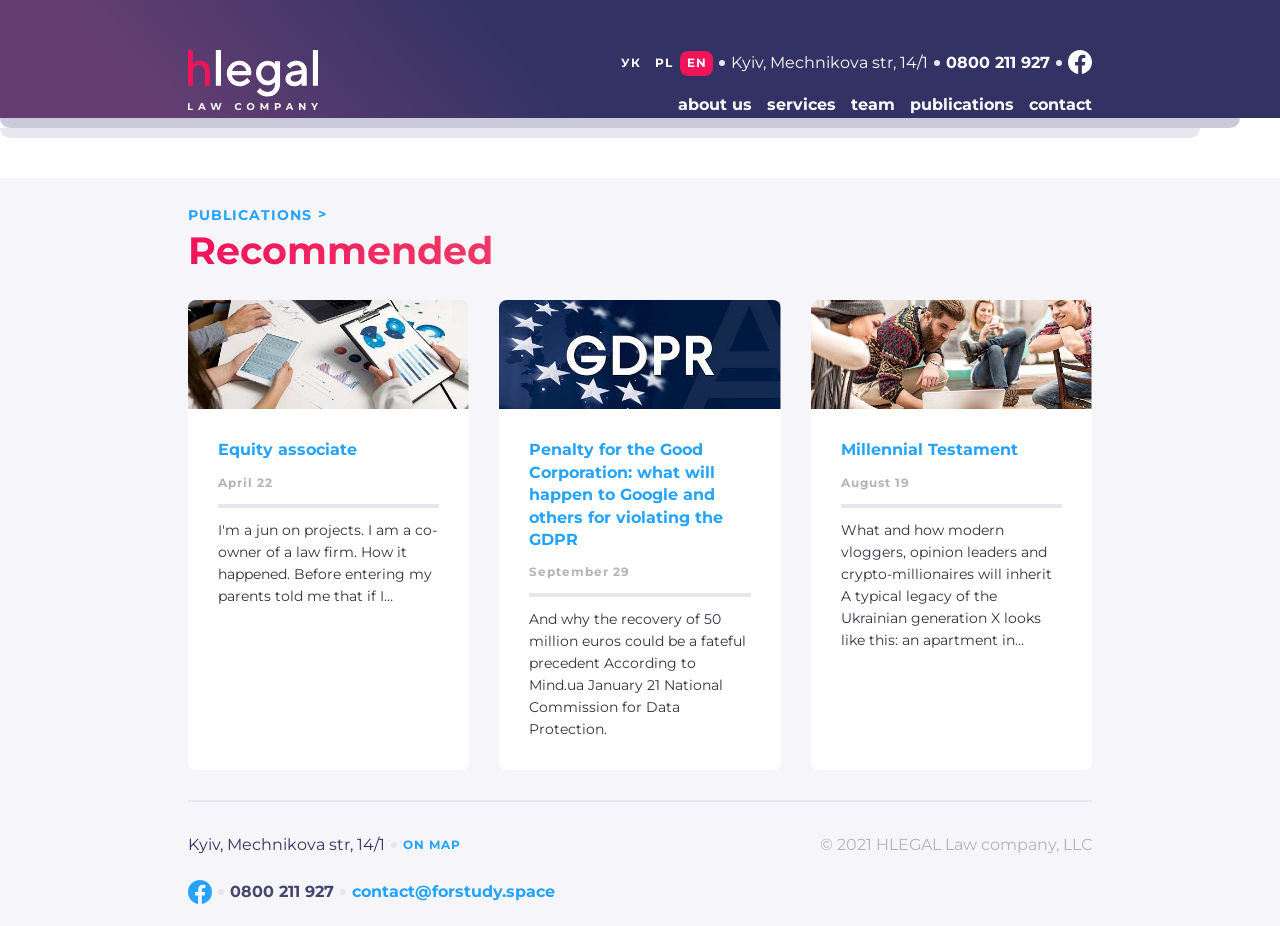
==== service.html @ c60f1db7 "new commit" ====
<!DOCTYPE html>
<html lang="en">

    <head>
        <meta charset="UTF-8">
        <meta name="viewport" content="width=device-width, initial-scale=1.0">
        <title>Service</title>
        <link rel="preconnect" href="https://fonts.googleapis.com">
        <link rel="preconnect" href="https://fonts.gstatic.com" crossorigin>
        <link href="https://fonts.googleapis.com/css2?family=Montserrat:ital,wght@0,100..900;1,100..900&family=Roboto:ital,wght@0,100..900;1,100..900&display=swap" rel="stylesheet">

        <link rel="stylesheet" href="./css/reset.css">
        <link rel="stylesheet" href="./css/styles.css">
    </head>
<body>
    
<div class="header-background">
 <div class="top">
    <header class="container header">
        <div class="content header__content">
           <div class="header__logo">
            <img src="./images/Logo.svg" alt="logo">
           </div>


           <div class="header__contacts">
            <div class="header__languages">
                <a href="#" title="" class="header__language">УК</a>
                <a href="#" title="PL" class="header__language">PL</a>
                <a href="#" title="EN" class="header__language header__language--active">EN</a>
            </div>
           <address class="header__address">Kyiv, Mechnikova str, 14/1</address>
            <a href="tel:+0800211927" class="header__callback">0800 211 927</a>

            <a href="#" class="header__fb">
                <img src="./images/fb.svg" alt="Facebook">
            </a>
           </div>


           <nav class="header__menu">
            <ul class="header__menu-list">
                <li class="header__menu-item">
                    <a class="header__menu-link" href="#" title="about us">about us</a>
                </li>
                <li class="header__menu-item">
                    <a class="header__menu-link" href="#" title="services">services</a>
                </li>
                <li class="header__menu-item">
                    <a class="header__menu-link" href="#" title="team">team</a>
                </li>
                <li class="header__menu-item">
                    <a class="header__menu-link" href="#" title="publications">publications</a>
                </li>
                <li class="header__menu-item">
                    <a class="header__menu-link" href="#" title="contact">contact</a>
                </li>
            </ul>
           </nav>

        <a href="#" class="header__hamburger">
            <div></div>
        </a>
        

        </div>
    </header>

</div>
</div>

<div class="publications-background">

<section class="publications container ">
    <div class="content">
        
            <a href="" class="publications__link">Publications</a>
            <h3 class="publications__title">Recommended</h3>
            
        
            <div class="publications__list">

                <article class="pub-card">

                    <div class="pub-card__image-wrapper">
                        <img class="pub-card__image" src="./images/jpeg/Cover.jpg" alt="...">
                    </div>

                    <div class="pub-card__content">
                        <h4 class="pub-card__title">Equity associate</h4>
                        <time class="pub-card__date" datetime="2026-04-22">April 22</time>
                        <p class="pub-card__text">I'm a jun on projects. I am a co-owner of a law firm. How it happened. Before entering my parents told me that if I…</p>
                    </div>
                    
                </article>

                <article class="pub-card">

                    <div class="pub-card__image-wrapper">
                        <img class="pub-card__image" src="./images/jpeg/Cover3.jpg" alt="...">
                    </div>

                    <div class="pub-card__content">
                        <h4 class="pub-card__title">Penalty for the Good Corporation: what will happen to Google and others for violating the GDPR</h4>
                        <time class="pub-card__date" datetime="2026-09-29">September 29</time>
                        <p class="pub-card__text">And why the recovery of 50 million euros could be a fateful precedent According to Mind.ua January 21 National Commission for Data Protection.</p>
                    </div>

                </article>

                <article class="pub-card">

                    <div class="pub-card__image-wrapper">
                        <img class="pub-card__image" src="./images/jpeg/Cover2.jpg" alt="...">
                    </div>

                    <div class="pub-card__content">
                        <h4 class="pub-card__title">Millennial Testament</h4>
                        <time class="pub-card__date" datetime="2026-08-19">August 19</time>
                        <p class="pub-card__text">What and how modern vloggers, opinion leaders and crypto-millionaires will inherit A typical legacy of the Ukrainian generation X looks like this: an apartment in…</p>
                    </div>

                </article>
            </div>        
    </div>
</section>
</div>

<div class="footer-background">
    <footer class="footer container">
        <div class="content">
            <div class="footer__border"></div>

        <div class="footer__body">
            <div class="footer__contacts">

                <div class="footer__row">
                    <address class="footer__address">
                        Kyiv, Mechnikova str, 14/1
                    </address>
                 
                    <a href="#" class="footer__map-link">
                        On map
                    </a>
                </div>

                <div class="footer__row">
                    <a href="#" class="footer__fb">
                        <img src="./images/fb2.svg" alt="facebook" class="facebook">
                    </a>

                    <a href="tel:0800211927" class="footer__phone">
                        0800 211 927
                    </a>

                    <a href="mailto:contact@forstudy.space" class="footer__email">
                        contact@forstudy.space
                    </a>
                </div>

            </div>

            <div class="footer__copyright">
                &copy; 2021 HLEGAL Law company, LLC
            </div>

        </div>
        </div>
    </footer>
</div>

   
</body>
</html>
---- css/styles.css ----
.container .content {
  width: 1600px;
  margin: 0 auto;
}
@media (max-width: 1680px) {
  .container .content {
    width: 1320px;
  }
}
@media (max-width: 1400px) {
  .container .content {
    width: 904px;
  }
}
@media (max-width: 984px) {
  .container .content {
    width: 648px;
  }
}
@media (max-width: 728px) {
  .container .content {
    width: 100%;
  }
}

@media (max-width: 728px) {
  .partners {
    padding-left: 0;
    padding-right: 0;
  }
}
.partners__container {
  width: 1720px;
  margin: 0 auto;
}
@media (max-width: 1680px) {
  .partners__container {
    width: 1440px;
  }
}
@media (max-width: 1400px) {
  .partners__container {
    width: 1024px;
  }
}
@media (max-width: 984px) {
  .partners__container {
    width: 100%;
  }
}

body {
  font-family: Montserrat;
  font-weight: 400;
  font-size: 16px;
  line-height: 26px;
  letter-spacing: 0%;
  font-optical-sizing: auto;
  font-style: normal;
  color: black;
  color: black;
}

address {
  font-style: normal;
}

.publications-background {
  background: rgb(245, 245, 250);
}

.footer-background {
  background: #f5f5fa;
}

.header-background {
  background: linear-gradient(228.57deg, #323264 11.93%, #323264 57.17%, #643E72 87.46%);
  color: white;
  position: relative;
  margin-bottom: 20px;
}
.header-background::before {
  content: "";
  width: calc(100% - 40px);
  position: absolute;
  top: 100%;
  height: 10px;
  background-color: rgb(202, 202, 219);
  justify-self: center;
  display: block;
  border-bottom-left-radius: 12px;
  border-bottom-right-radius: 12px;
}
.header-background .publications-background {
  background: rgb(245, 245, 250);
}
.header-background::after {
  content: "";
  width: calc(100% - 80px);
  position: absolute;
  top: calc(100% + 10px);
  height: 10px;
  background-color: rgb(231, 231, 242);
  justify-self: center;
  display: block;
  border-bottom-left-radius: 12px;
  border-bottom-right-radius: 12px;
}

.anchor {
  display: inline-block;
  border: solid white;
  border-width: 0 2px 2px 0;
  padding: 5px;
  transform: rotate(45deg);
}

@media (max-width: 728px) {
  .container {
    padding-left: 30px;
    padding-right: 30px;
  }
}

.header {
  z-index: 2;
}
@media (max-width: 728px) {
  .header {
    padding-left: 15px;
    padding-right: 15px;
  }
}
.header__content {
  display: grid;
  grid-template-areas: "logo contacts" "logo menu";
  padding-top: 50px;
}
@media (max-width: 984px) {
  .header__content {
    grid-template-areas: "contacts" "logo" "menu";
  }
}
@media (max-width: 728px) {
  .header__content {
    grid-template-areas: "contacts contacts" "logo hamburger";
    padding-top: 0;
  }
}
.header__logo {
  width: fit-content;
  grid-area: logo;
  height: fit-content;
}
@media (max-width: 984px) {
  .header__logo {
    margin-bottom: 30px;
  }
}
@media (max-width: 728px) {
  .header__logo {
    width: 70px;
    margin-top: 15px;
    margin-bottom: 0;
  }
  .header__logo img {
    width: 100%;
  }
}
.header__contacts {
  width: fit-content;
  margin-left: auto;
  grid-area: contacts;
  display: flex;
  margin-bottom: 16px;
}
@media (max-width: 984px) {
  .header__contacts {
    margin-left: initial;
    margin-bottom: 30px;
  }
}
@media (max-width: 728px) {
  .header__contacts {
    background-color: rgba(245, 245, 250, 0.2);
    padding-top: 10px;
    padding-bottom: 10px;
    padding-left: 15px;
    padding-right: 15px;
    width: 100%;
    box-sizing: content-box;
    margin-left: -15px;
    margin-bottom: 0;
  }
}
.header__menu {
  width: fit-content;
  margin-left: auto;
  grid-area: menu;
  height: fit-content;
}
@media (max-width: 984px) {
  .header__menu {
    margin-left: initial;
  }
}
@media (max-width: 728px) {
  .header__menu {
    display: none;
  }
}
.header__hamburger {
  display: none;
  height: 32px;
  width: 32px;
  grid-area: hamburger;
  margin-left: auto;
  align-items: center;
  justify-content: center;
  margin-top: 12.5px;
}
@media (max-width: 728px) {
  .header__hamburger {
    display: flex;
  }
}
.header__hamburger div {
  width: 18px;
  height: 14px;
  border-top: 2.5px solid white;
  border-bottom: 2.5px solid white;
  position: relative;
  display: flex;
  align-items: center;
}
.header__hamburger div::after {
  content: "";
  background-color: white;
  width: 18px;
  height: 2px;
  position: absolute;
}
.header__languages {
  display: flex;
  position: relative;
  align-items: center;
  display: flex;
  margin-right: 18px;
}
.header__languages::after {
  content: "";
  background-color: #e6e6f0;
  width: 6px;
  height: 6px;
  border-radius: 50%;
  display: block;
  position: absolute;
  left: calc(100% + 6px);
}
@media (max-width: 728px) {
  .header__languages::after {
    content: none;
  }
}
.header__language {
  font-weight: 700;
  font-size: 12px;
  line-height: 100%;
  letter-spacing: 1px;
  color: white;
  width: 33px;
  height: 25px;
  display: flex;
  align-items: center;
  justify-content: center;
  border-radius: 8px;
  cursor: pointer;
  transition: none;
}
.header__language--active {
  background-color: #f0145a;
  border-radius: 8px;
  pointer-events: none;
}
.header__language:hover {
  background-color: #f0145a;
  transition: background-color 0.5s ease;
}
.header__address {
  font-style: normal;
  position: relative;
  align-items: center;
  display: flex;
  margin-right: 18px;
}
.header__address::after {
  content: "";
  background-color: #e6e6f0;
  width: 6px;
  height: 6px;
  border-radius: 50%;
  display: block;
  position: absolute;
  left: calc(100% + 6px);
}
@media (max-width: 728px) {
  .header__address::after {
    content: none;
  }
}
@media (max-width: 728px) {
  .header__address {
    display: none;
  }
}
.header__callback {
  font-weight: 700;
  font-size: 16px;
  color: white;
  position: relative;
  align-items: center;
  display: flex;
  margin-right: 18px;
}
.header__callback::after {
  content: "";
  background-color: #e6e6f0;
  width: 6px;
  height: 6px;
  border-radius: 50%;
  display: block;
  position: absolute;
  left: calc(100% + 6px);
}
@media (max-width: 728px) {
  .header__callback::after {
    content: none;
  }
}
@media (max-width: 728px) {
  .header__callback {
    margin-left: auto;
  }
}
@media (max-width: 728px) {
  .header__fb {
    display: none;
  }
}
.header__menu-list {
  display: flex;
  gap: 15px;
}
.header__menu-link {
  font-weight: 700;
  font-size: 16px;
  color: #ffffff;
}

.hero {
  z-index: 3;
}
.hero .content {
  padding-bottom: 30px;
}
.hero__title {
  margin-top: 361px;
  margin-bottom: 405px;
  font-weight: 700;
  font-size: 38px;
  line-height: 100%;
  text-align: center;
}
@media (max-width: 984px) {
  .hero__title {
    margin-top: 269px;
    margin-bottom: 405px;
  }
}
@media (max-width: 728px) {
  .hero__title {
    margin-top: 129px;
    margin-bottom: 159px;
    margin-left: auto;
    margin-right: auto;
    width: 50%;
    display: flex;
    justify-content: center;
    aling-items: center;
  }
}
.hero__anchor {
  color: white;
  margin: 0 auto;
  display: flex;
  width: 42px;
  height: 42px;
  align-items: center;
  justify-content: center;
  border: 2px solid rgba(255, 255, 255, 0.5);
  border-radius: 50%;
}
.hero__anchor svg {
  position: relative;
  top: 2px;
}

.top {
  position: relative;
  display: flex;
  flex-direction: column;
  overflow: hidden;
}
.top__image {
  position: absolute;
  margin: 0 auto;
  align-self: center;
  z-index: 1;
  height: 100%;
}

.features .content {
  padding-top: 60px;
  padding-bottom: 60px;
}
.features__tab-widget {
  display: flex;
  width: 85%;
  margin-left: auto;
  margin-right: auto;
}
@media (max-width: 1400px) {
  .features__tab-widget {
    width: 100%;
  }
}
@media (max-width: 984px) {
  .features__tab-widget {
    flex-direction: column;
  }
}
.features__tab-links {
  flex: 1;
  display: flex;
  flex-direction: column;
  align-items: flex-end;
  gap: 30px;
  justify-content: center;
  border-right: 4px solid rgba(255, 255, 255, 0.3019607843);
  padding-right: 60px;
  opacity: 0.7;
  white-space: nowrap;
}
@media (max-width: 984px) {
  .features__tab-links {
    border-right: none;
    padding-bottom: 30px;
    flex-direction: row;
    overflow-x: scroll;
    justify-content: flex-start;
    position: absolute;
    left: 0;
    width: calc(100vw - 25px);
    padding-left: calc((100% - 648px) / 2);
    padding-right: calc((100% - 648px) / 2);
  }
}
@media (max-width: 728px) {
  .features__tab-links {
    padding-left: 30px;
    padding-right: 30px;
  }
}
.features__tab-links::-webkit-scrollbar {
  display: none;
}
.features__tab-link {
  color: white;
  font-weight: 700;
  font-size: 38px;
  line-height: 100%;
}
.features__tab-link--active {
  pointer-events: none;
  background: linear-gradient(90.13deg, #EF8080 0.84%, #F0145A 99.96%);
  -webkit-background-clip: text;
  background-clip: text;
  -wabkit-text-fill-color: transparent;
  color: transparent;
}
.features__tab-link:hover {
  color: rgb(240, 20, 90);
}
.features__tab-content {
  flex: 2;
  justify-content: center;
  flex-direction: column;
  display: flex;
  padding-left: 60px;
}
@media (max-width: 984px) {
  .features__tab-content {
    padding-top: 30px;
    border-top: 4px solid rgba(255, 255, 255, 0.3019607843);
    padding-left: 0;
    margin-top: 68px;
  }
}
.features__tab-title {
  margin-bottom: 30px;
  font-weight: 700;
  font-size: 30px;
  line-height: 100%;
}
.features__tab-description {
  font-weight: 400;
  font-size: 19px;
  line-height: 30px;
  opacity: 0.7;
}

.services .content {
  padding-bottom: 60px;
}
.services__link {
  margin-bottom: 10px;
  font-weight: 700;
  font-size: 14px;
  line-height: 100%;
  letter-spacing: 1px;
  text-transform: uppercase;
  color: #24A3FF;
  position: relative;
  display: flex;
  align-items: center;
  width: fit-content;
}
.services__link::after {
  content: ">";
  position: absolute;
  left: calc(100% + 5.5px);
}
.services__link:hover {
  color: #F0145A;
}
.services__title {
  margin-bottom: 60px;
  font-weight: 700;
  font-size: 38px;
  line-height: 100%;
  pointer-events: none;
  background: linear-gradient(90.13deg, #F0145A 0.84%, #EF8080 99.96%);
  -webkit-background-clip: text;
  background-clip: text;
  -wabkit-text-fill-color: transparent;
  color: transparent;
}
.services__offers {
  display: flex;
  flex-wrap: wrap;
  gap: 60px;
}
.services__offer {
  width: calc(33.3333333333% - 40px);
}
@media (max-width: 984px) {
  .services__offer {
    width: calc(50% - 40px);
  }
}
@media (max-width: 728px) {
  .services__offer {
    width: 100%;
  }
}
.services__img {
  width: 92px;
  height: 92px;
  border-radius: 24px;
  padding: 14px;
  background-color: white;
  margin-bottom: 44px;
}
.services__offer-title {
  font-weight: 700;
  font-size: 22px;
  line-height: 100%;
  color: #24A3FF;
  padding-bottom: 15px;
}
.testimonial {
  margin-top: 60px;
}
.testimonial__card {
  display: flex;
  align-items: flex-start;
  background-color: #f3f3fc;
  border-radius: 12px;
  margin: 0 auto;
}
.testimonial__media {
  padding-right: 30px;
}
.testimonial__label {
  font-weight: 700;
  font-size: 14px;
  line-height: 100%;
  text-transform: uppercase;
  color: #24a3ff;
  padding-top: 30px;
  padding-bottom: 5px;
}
.testimonial__label::after {
  content: ">";
}
.testimonial__quote {
  font-weight: 700;
  font-size: 38px;
  line-height: 100%;
  background: linear-gradient(90.13deg, #F0145A 0.84%, #EF8080 99.96%);
  -webkit-background-clip: text;
  background-clip: text;
  -webkit-text-fill-color: transparent;
  width: fit-content;
}
.testimonial__author {
  font-weight: 700;
  font-size: 16px;
  line-height: 100%;
  padding-bottom: 6px;
  color: #b3b3ba;
  padding-top: 30px;
  padding-bottom: 6px;
}
.testimonial__position {
  font-weight: 400;
  font-size: 14px;
  line-height: 22px;
  color: rgb(179, 179, 186);
}
.testimonial__pagination {
  display: flex;
  justify-content: center;
  gap: 15px;
  padding-top: 30px;
}
.testimonial__dot {
  width: 16px;
  height: 16px;
  border-radius: 50%;
  background-color: #24a3ff;
  opacity: 20%;
  cursor: pointer;
  transition: opacity 0.3s ease;
}
.testimonial__dot-active {
  width: 16px;
  height: 16px;
  border-radius: 50%;
  background: rgb(36, 163, 255);
  cursor: pointer;
}
.testimonial__dot:hover {
  opacity: 0.6;
}

.partners__container {
  margin-top: 60px;
}
.partners__items {
  display: grid;
  grid-template-columns: repeat(4, minmax(0, 430px));
  justify-items: center;
  padding-top: 30px;
  border-radius: 12px;
  overflow: hidden;
}
.partners__item {
  display: flex;
  align-items: center;
  justify-content: center;
  width: 430px;
  height: 120px;
}
.partners__item:nth-child(1) {
  background-color: #1c4280;
  border-top-left-radius: 12px;
}
.partners__item:nth-child(2) {
  background-color: #143646;
}
.partners__item:nth-child(3) {
  background-color: #f48b30;
}
.partners__item:nth-child(4) {
  background-color: #9e4dc3;
  border-top-right-radius: 12px;
}
.partners__item:nth-child(5) {
  background-color: #fd9339;
}
.partners__item:nth-child(6) {
  background-color: #e2e2e4;
}
.partners__item:nth-child(7) {
  background-color: #c71c36;
}
.partners__item:nth-child(8) {
  background-color: #dcf3f9;
}
.partners__item:nth-child(9) {
  background-color: #eaeaea;
}
.partners__item:nth-child(10) {
  background-color: #282240;
}
.partners__item:nth-child(11) {
  background-color: #1d4568;
}
.partners__item:nth-child(12) {
  background-color: #000000;
}
.partners__title {
  text-align: center;
  font-weight: 700;
  font-size: 14px;
  line-height: 100%;
  letter-spacing: 1px;
}

.publications {
  margin-top: 60px;
  padding-bottom: 30px;
}
.publications__link {
  display: inline-flex;
  align-items: center;
  gap: 6px;
  padding-top: 30px;
  padding-bottom: 10px;
  font-weight: 700;
  font-size: 14px;
  line-height: 100%;
  letter-spacing: 1px;
  color: #24a3ff;
  text-transform: uppercase;
  text-decoration: none;
}
.publications__link::after {
  content: ">";
  line-height: 1;
  transform: translateY(-1px);
}
.publications__title {
  font-weight: 700;
  font-size: 38px;
  line-height: 100%;
  background: linear-gradient(90.13deg, #F0145A 0.84%, #EF8080 99.96%);
  -webkit-background-clip: text;
  background-clip: text;
  -webkit-text-fill-color: transparent;
}
.publications__list {
  display: flex;
  gap: 30px;
  padding-top: 30px;
  align-items: stretch;
}
.publications .pub-card {
  display: flex;
  flex-direction: column;
  width: 100%;
}
.publications .pub-card__image {
  width: 100%;
  height: auto;
  display: block;
  border-radius: 8px 8px 0 0;
}
.publications .pub-card__content {
  padding: 30px;
  background: #ffffff;
  border-radius: 0 0 8px 8px;
  display: flex;
  flex-direction: column;
  flex-grow: 1;
}
.publications .pub-card__title {
  padding-bottom: 15px;
  font-weight: 700;
  font-size: 16px;
  line-height: 140%;
  color: rgb(36, 163, 255);
}
.publications .pub-card__date {
  font-weight: 700;
  font-size: 12px;
  line-height: 100%;
  letter-spacing: 1px;
  color: #b3b3ba;
}
.publications .pub-card__text {
  position: relative;
  padding-top: 15px;
  margin-top: 15px;
  font-weight: 400;
  font-size: 14px;
  line-height: 22px;
  color: #32323d;
}
.publications .pub-card__text::before {
  content: "";
  position: absolute;
  top: 0;
  left: 0;
  width: 100%;
  height: 4px;
  background-color: #e6e6f0;
}

.footer__border {
  border-top: 2px solid #e6e6f0;
  padding-top: 30px;
}
.footer__body {
  display: flex;
  justify-content: space-between;
}
.footer__row {
  display: flex;
  padding-bottom: 21px;
}
.footer .footer__address {
  font-weight: 400;
  font-size: 16px;
  font-size: normal !important;
  color: #323264;
  display: flex;
  position: relative;
  align-items: center;
  display: flex;
  margin-right: 18px;
}
.footer .footer__address::after {
  content: "";
  background-color: #e6e6f0;
  width: 6px;
  height: 6px;
  border-radius: 50%;
  display: block;
  position: absolute;
  left: calc(100% + 6px);
}
@media (max-width: 728px) {
  .footer .footer__address::after {
    content: none;
  }
}
.footer__map-link {
  font-weight: 700;
  font-size: 12px;
  letter-spacing: 1px;
  text-transform: uppercase;
  color: #24a3ff;
}
.footer__fb {
  display: flex;
  position: relative;
  align-items: center;
  display: flex;
  margin-right: 18px;
}
.footer__fb::after {
  content: "";
  background-color: #e6e6f0;
  width: 6px;
  height: 6px;
  border-radius: 50%;
  display: block;
  position: absolute;
  left: calc(100% + 6px);
}
@media (max-width: 728px) {
  .footer__fb::after {
    content: none;
  }
}
.footer__phone {
  font-weight: 700;
  font-size: 16px;
  color: #46466e;
  display: flex;
  position: relative;
  align-items: center;
  display: flex;
  margin-right: 18px;
}
.footer__phone::after {
  content: "";
  background-color: #e6e6f0;
  width: 6px;
  height: 6px;
  border-radius: 50%;
  display: block;
  position: absolute;
  left: calc(100% + 6px);
}
@media (max-width: 728px) {
  .footer__phone::after {
    content: none;
  }
}
.footer__email {
  font-weight: 700;
  font-size: 16px;
  color: #24a3ff;
}
.footer__copyright {
  color: #b3b3ba;
}

/*# sourceMappingURL=styles.css.map */
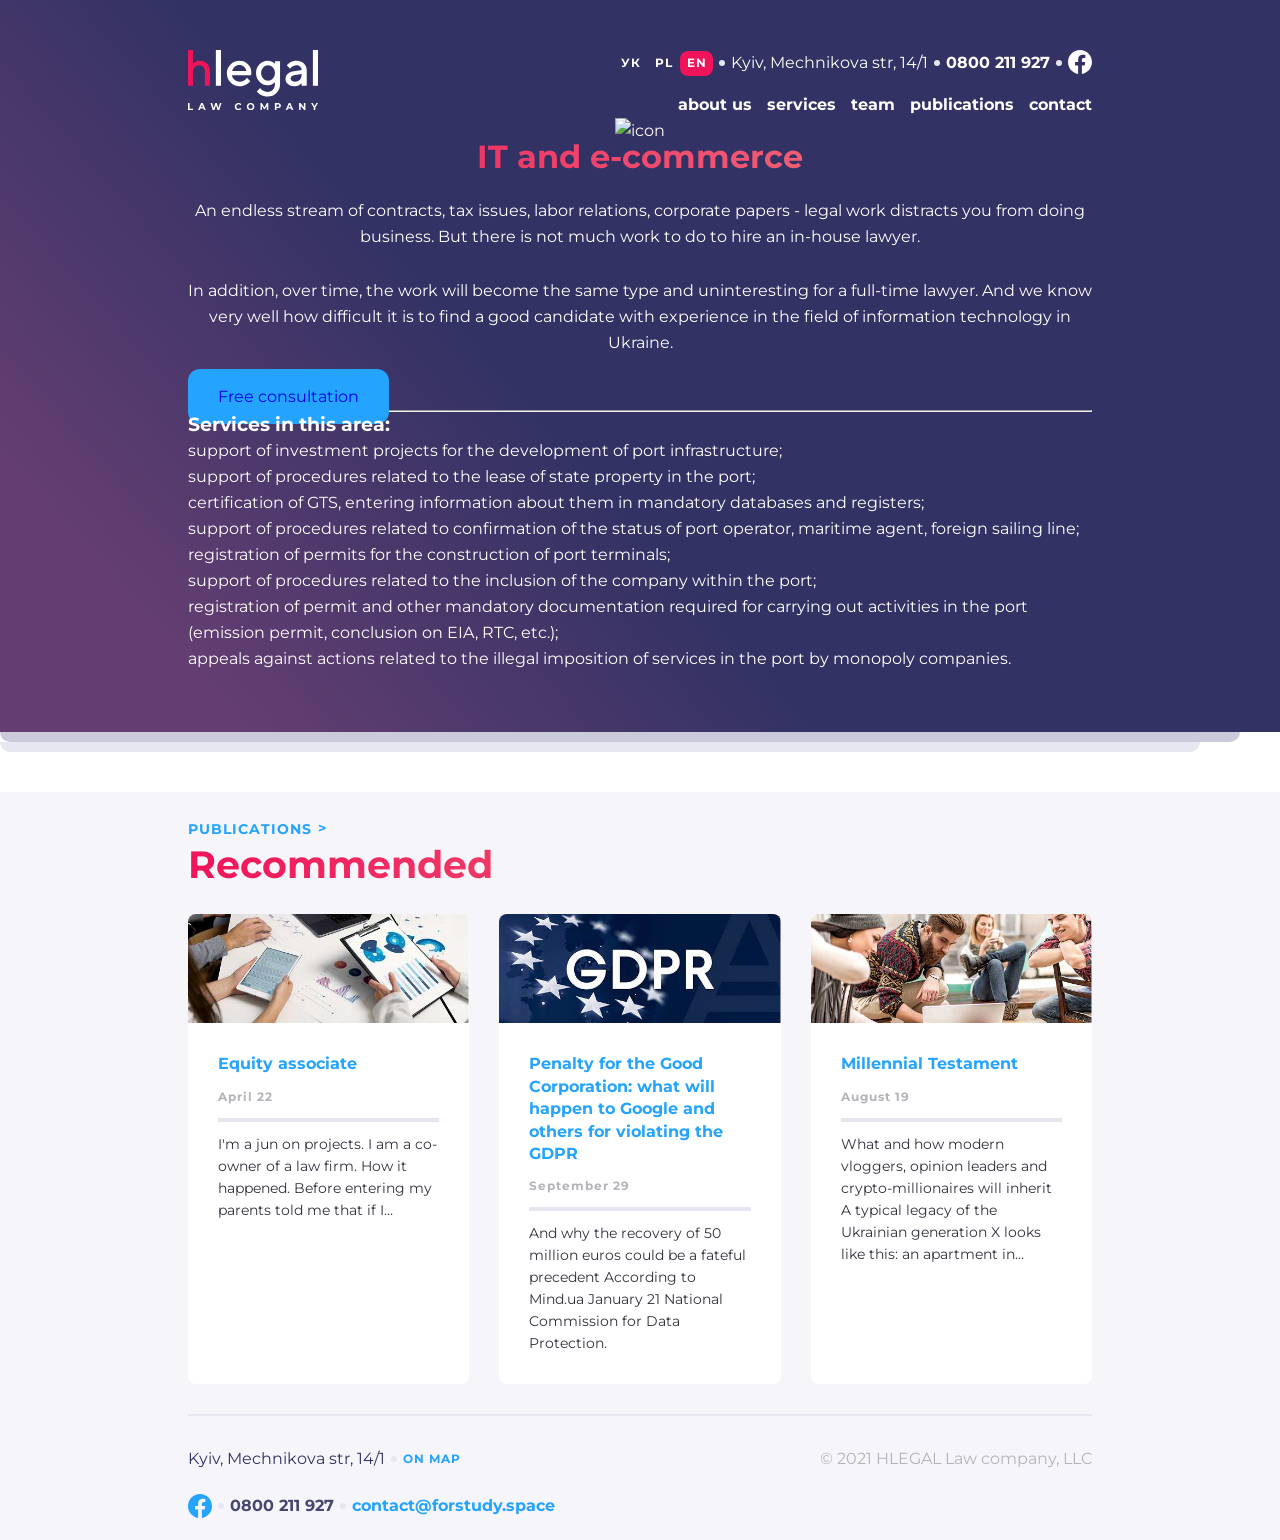
==== commit 857f7a4f: "new commit" ====
--- a/service.html
+++ b/service.html
@@ -44,7 +44,7 @@
                     <a class="header__menu-link" href="#" title="about us">about us</a>
                 </li>
                 <li class="header__menu-item">
-                    <a class="header__menu-link" href="#" title="services">services</a>
+                    <a class="header__menu-link header__link-active" href="#" title="services">services</a>
                 </li>
                 <li class="header__menu-item">
                     <a class="header__menu-link" href="#" title="team">team</a>
@@ -64,6 +64,50 @@
         
 
         </div>
+
+<div class="container services services--page">
+    <div class="content">
+        <!-- Центральная иконка -->
+        <div class="services__page-icon">
+            <img src="./images/icon.svg" class=img__icon alt="icon">
+        </div>
+
+        <!-- Розовый заголовок -->
+        <h1 class="services__title-page">IT and e-commerce</h1>
+
+        <!-- Длинное текстовое описание -->
+        <div class="services__page-text">
+            <p>An endless stream of contracts, tax issues, labor relations, corporate papers - legal work distracts you from doing business. But there is not much work to do to hire an in-house lawyer.</p>
+            <p>In addition, over time, the work will become the same type and uninteresting for a full-time lawyer. And we know very well how difficult it is to find a good candidate with experience in the field of information technology in Ukraine.</p>
+        </div>
+
+        <!-- Синяя кнопка -->
+         <div>
+        <a href="#" class="services__btn">Free consultation</a>
+        </div>
+
+        <!-- Тонкая разделительная линия -->
+        <hr class="services__divider">
+
+        <!-- Подзаголовок списка -->
+        <h3 class="services__subtitle">Services in this area:</h3>
+
+        <!-- Двухколоночный список услуг -->
+        <ul class="services__list">
+            <li class="services__item">support of investment projects for the development of port infrastructure;</li>
+            <li class="services__item">support of procedures related to the lease of state property in the port;</li>
+            <li class="services__item">certification of GTS, entering information about them in mandatory databases and registers;</li>
+            <li class="services__item">support of procedures related to confirmation of the status of port operator, maritime agent, foreign sailing line;</li>
+            <li class="services__item">registration of permits for the construction of port terminals;</li>
+            <li class="services__item">support of procedures related to the inclusion of the company within the port;</li>
+            <li class="services__item">registration of permit and other mandatory documentation required for carrying out activities in the port (emission permit, conclusion on EIA, RTC, etc.);</li>
+            <li class="services__item">appeals against actions related to the illegal imposition of services in the port by monopoly companies.</li>
+        </ul>
+    </div>
+</div>
+
+
+
     </header>
 
 </div>
@@ -126,6 +170,7 @@
 </section>
 </div>
 
+
 <div class="footer-background">
     <footer class="footer container">
         <div class="content">
--- a/css/styles.css
+++ b/css/styles.css
@@ -208,6 +208,12 @@
   .header__menu {
     display: none;
   }
+}
+.header__menu-link {
+  transition: color 0.5s ease;
+}
+.header__menu-link:hover {
+  color: #f0145a;
 }
 .header__hamburger {
   display: none;
@@ -543,6 +549,31 @@
 .services__link:hover {
   color: #F0145A;
 }
+.services__page-icon {
+  display: flex;
+  justify-content: center;
+}
+.services__page-text {
+  text-align: center;
+}
+.services__page-text p {
+  padding-bottom: 28px;
+}
+.services__title-page {
+  text-align: center;
+  padding-bottom: 28px;
+  background: linear-gradient(90.13deg, #F0145A 0.84%, #EF8080 99.96%);
+  -webkit-background-clip: text;
+  background-clip: text;
+  -wabkit-text-fill-color: transparent;
+  color: transparent;
+}
+.services__btn {
+  padding: 18px 30px;
+  margin-bottom: 60px;
+  border-radius: 12px;
+  background: rgb(36, 163, 255);
+}
 .services__title {
   margin-bottom: 60px;
   font-weight: 700;
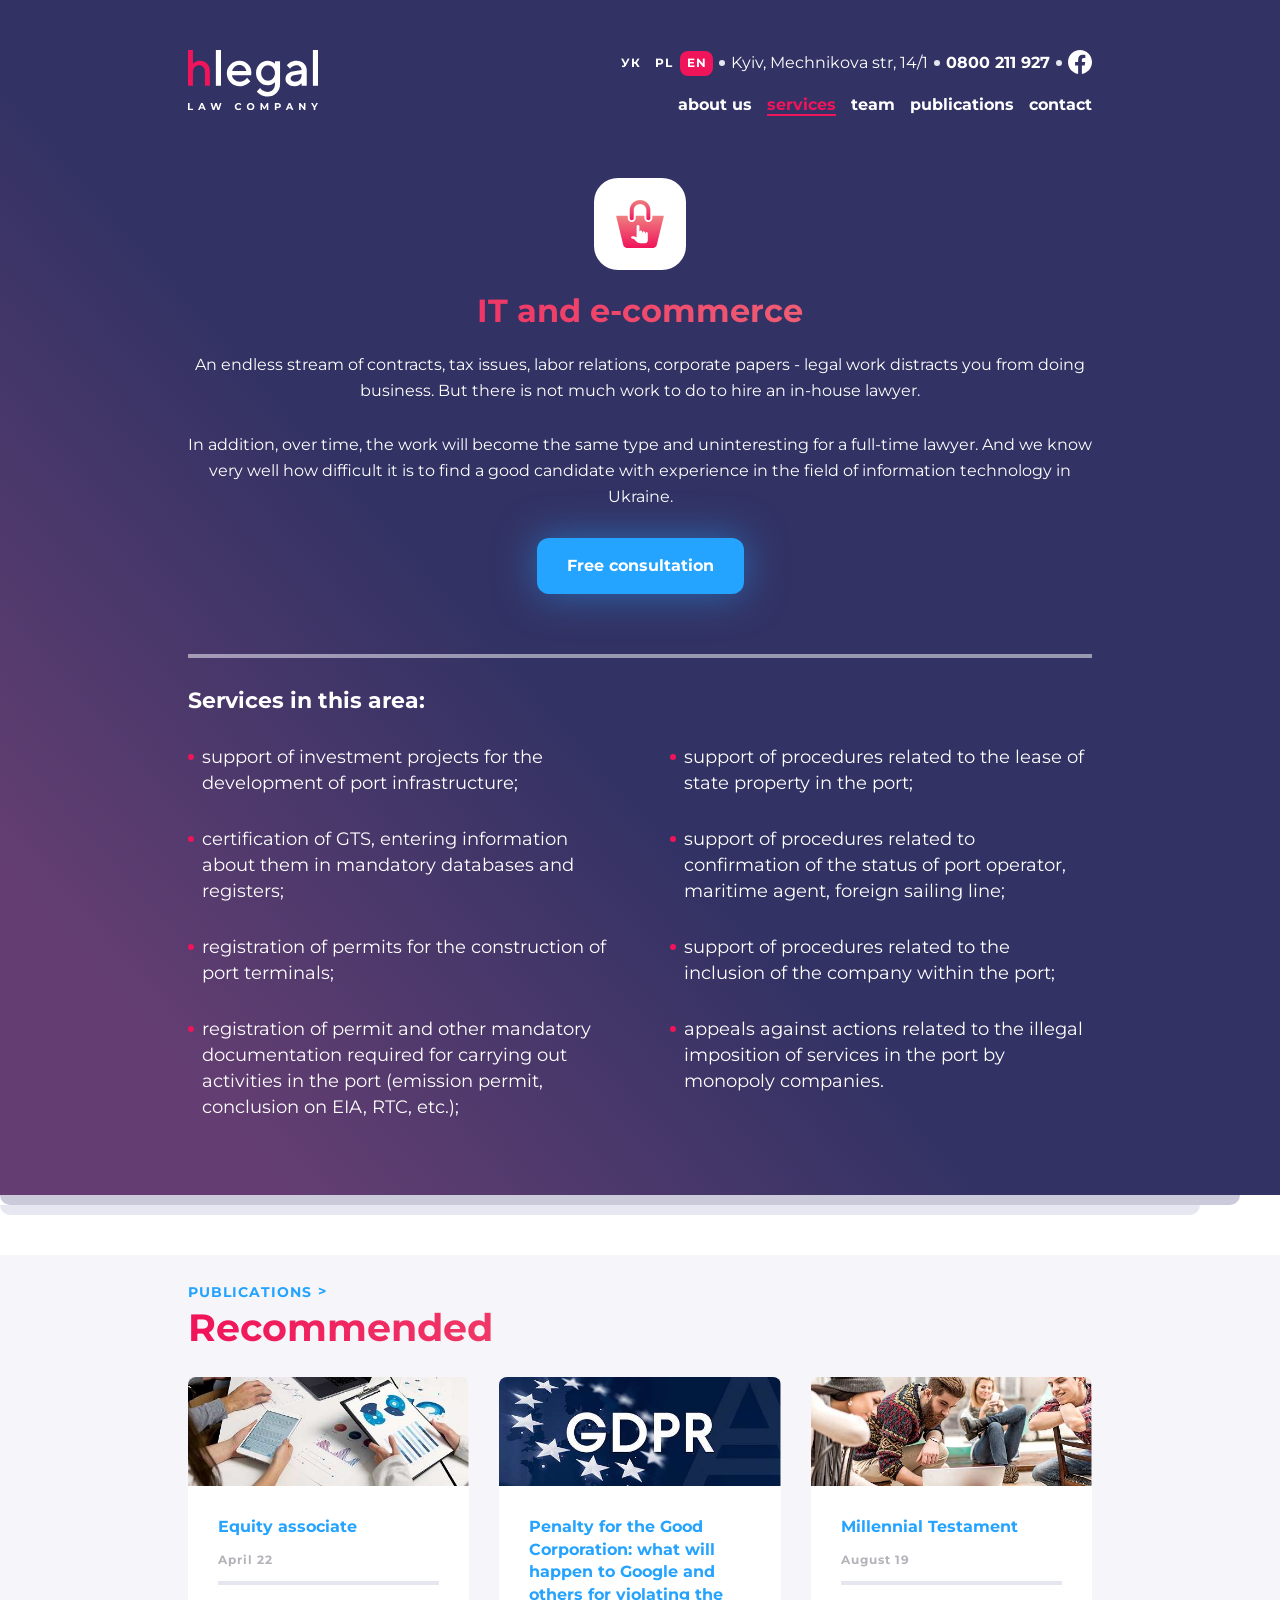
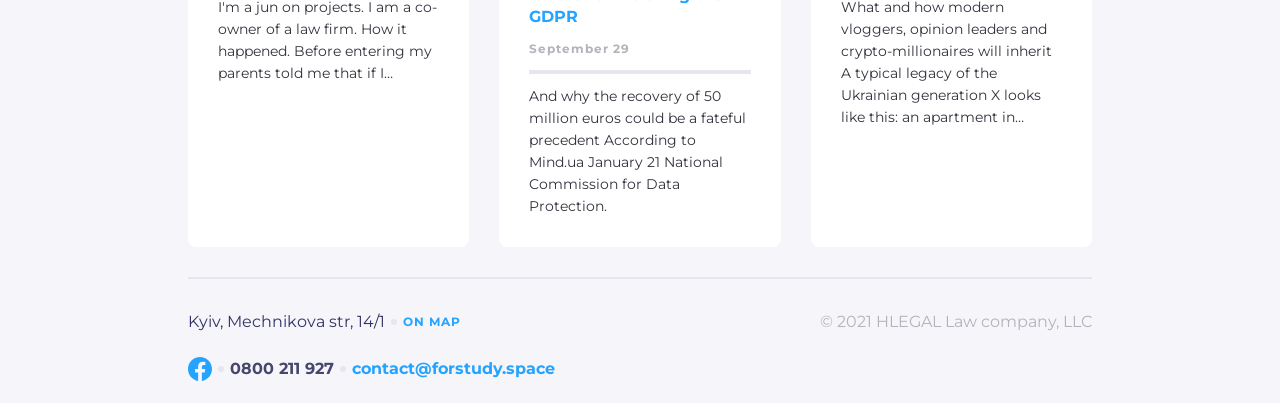
==== commit cc5a8c88: "new commit" ====
--- a/service.html
+++ b/service.html
@@ -44,7 +44,7 @@
                     <a class="header__menu-link" href="#" title="about us">about us</a>
                 </li>
                 <li class="header__menu-item">
-                    <a class="header__menu-link header__link-active" href="#" title="services">services</a>
+                    <a class="header__menu-link header__link--active" href="#" title="services">services</a>
                 </li>
                 <li class="header__menu-item">
                     <a class="header__menu-link" href="#" title="team">team</a>
@@ -69,7 +69,7 @@
     <div class="content">
         <!-- Центральная иконка -->
         <div class="services__page-icon">
-            <img src="./images/icon.svg" class=img__icon alt="icon">
+            <img src="./images/icon2.svg" class=img__icon alt="icon">
         </div>
 
         <!-- Розовый заголовок -->
@@ -82,12 +82,12 @@
         </div>
 
         <!-- Синяя кнопка -->
-         <div>
+         <div class="btn">
         <a href="#" class="services__btn">Free consultation</a>
         </div>
 
         <!-- Тонкая разделительная линия -->
-        <hr class="services__divider">
+        <div class="services__divider"></div>
 
         <!-- Подзаголовок списка -->
         <h3 class="services__subtitle">Services in this area:</h3>
--- a/css/styles.css
+++ b/css/styles.css
@@ -1,3 +1,4 @@
+@charset "UTF-8";
 .container .content {
   width: 1600px;
   margin: 0 auto;
@@ -361,6 +362,10 @@
   font-weight: 700;
   font-size: 16px;
   color: #ffffff;
+}
+.header__link--active {
+  color: #f0145a;
+  border-bottom: 2px solid #f0145a;
 }
 
 .hero {
@@ -552,6 +557,7 @@
 .services__page-icon {
   display: flex;
   justify-content: center;
+  padding: 60px 0 28px;
 }
 .services__page-text {
   text-align: center;
@@ -568,11 +574,55 @@
   -wabkit-text-fill-color: transparent;
   color: transparent;
 }
+.services__list {
+  display: grid;
+  grid-template-columns: 1fr 1fr;
+  column-gap: 60px;
+  row-gap: 15px;
+}
+.services__item {
+  font-weight: 400;
+  font-size: 18px;
+  line-height: 26px;
+  padding-bottom: 15px;
+  padding-left: 14px; /* Освобождаем место слева под точку */
+  position: relative;
+  /* display: flex;  <- Удалено! Флекс здесь не нужен и мешает абсолютному позиционированию */
+}
+.services__item::before { /* Рекомендуется использовать before для маркеров слева */
+  content: "";
+  background-color: #f0145a;
+  /* Замените на ваш красный цвет, если нужно */
+  width: 6px;
+  height: 6px;
+  border-radius: 50%; /* Сделайте 1px-2px, если нужна квадратная точка */
+  position: absolute;
+  left: 0;
+  top: 10px; /* Базовое положение точки (примерно по центру первой строки) */
+}
+.services .btn {
+  display: flex;
+  justify-content: center;
+}
 .services__btn {
-  padding: 18px 30px;
+  display: block;
+  padding: 15px 30px;
   margin-bottom: 60px;
   border-radius: 12px;
+  font-weight: 700;
   background: rgb(36, 163, 255);
+  color: white;
+  filter: drop-shadow(0 0 20px rgba(36, 163, 255, 0.5));
+}
+.services__divider {
+  border-bottom: 4px solid rgba(255, 255, 255, 0.5019607843);
+  margin-bottom: 30px;
+}
+.services__subtitle {
+  font-weight: 700;
+  font-size: 22px;
+  margin-bottom: 30px;
+  color: #ffffff;
 }
 .services__title {
   margin-bottom: 60px;
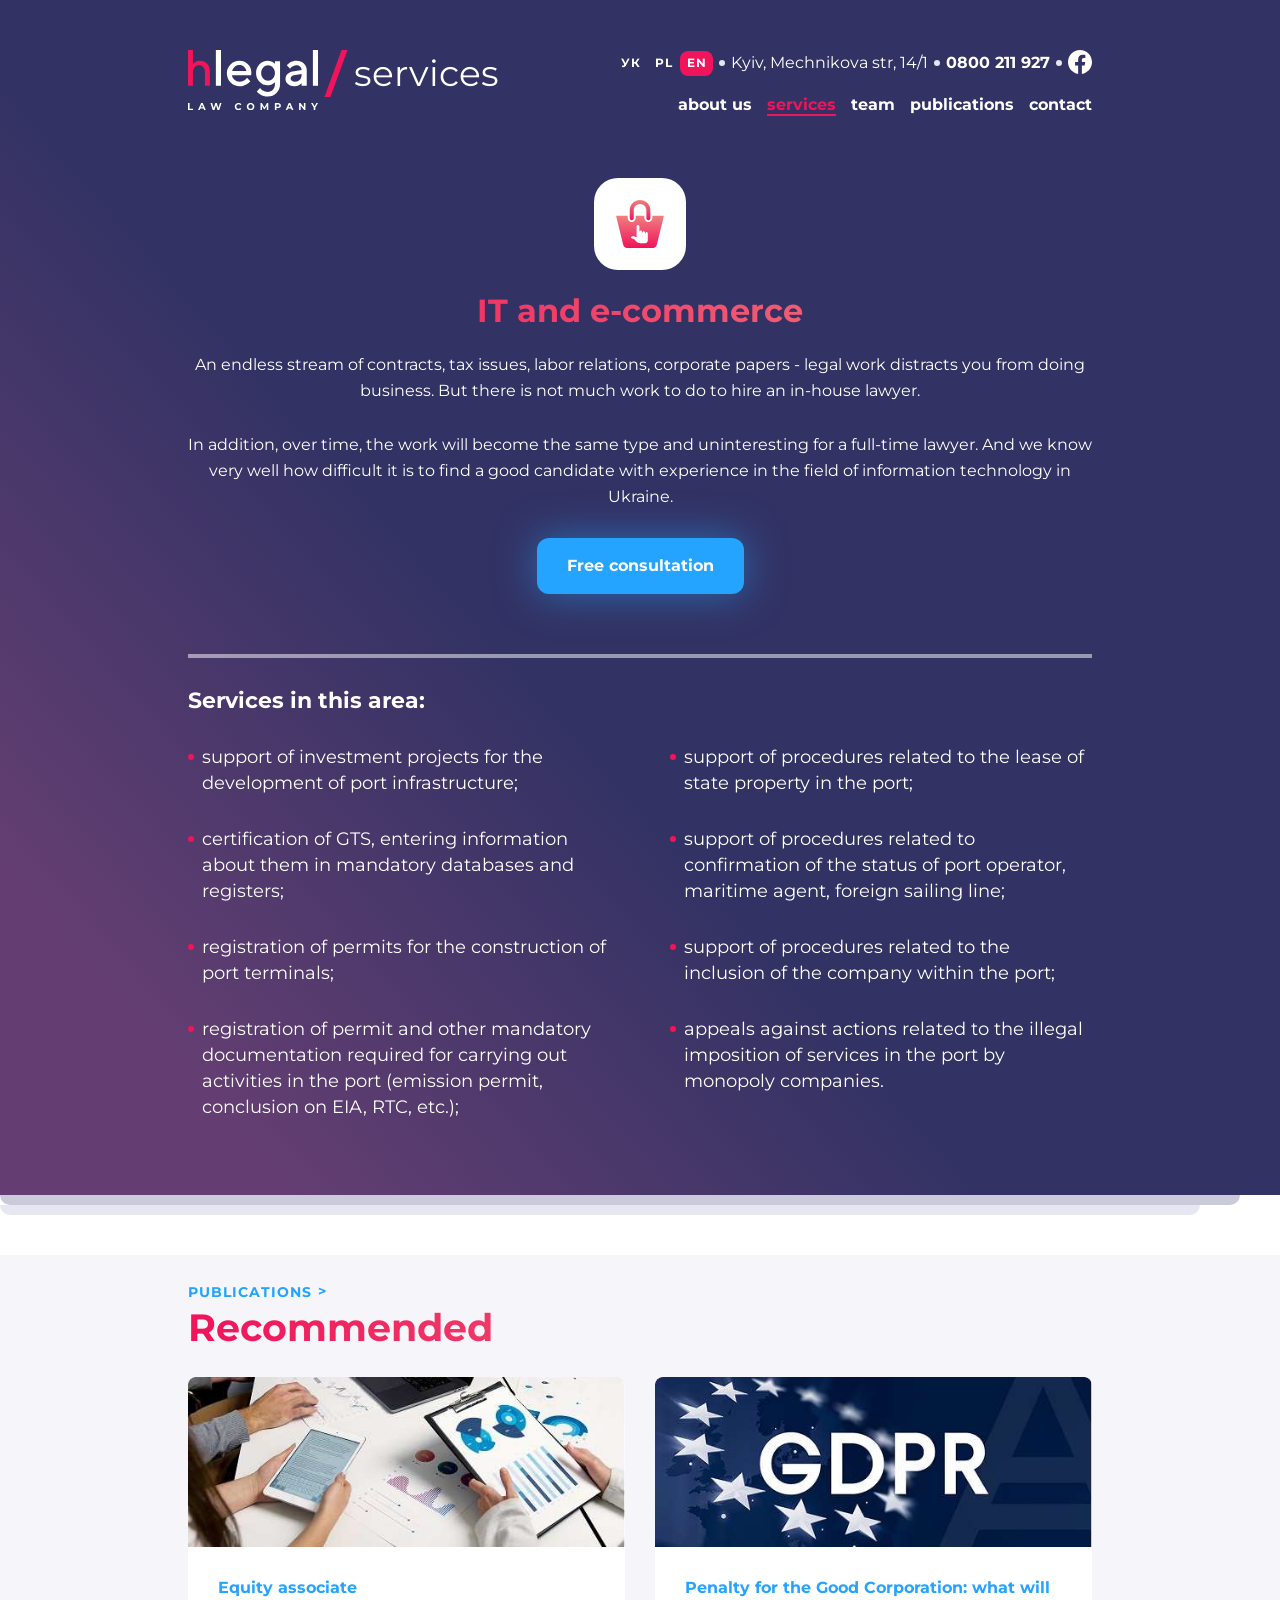
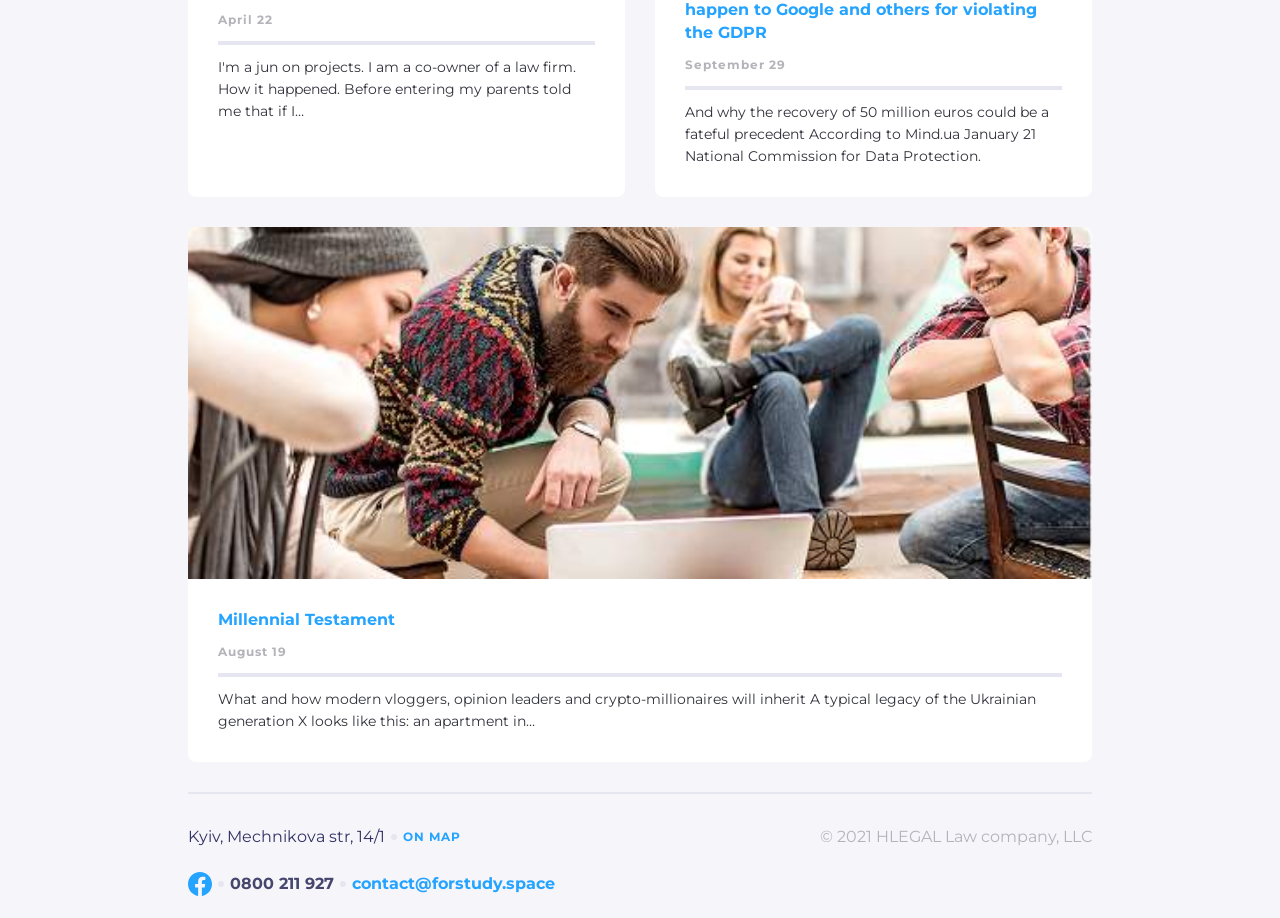
==== commit 485160d8: "new commit" ====
--- a/service.html
+++ b/service.html
@@ -18,9 +18,20 @@
  <div class="top">
     <header class="container header">
         <div class="content header__content">
-           <div class="header__logo">
-            <img src="./images/Logo.svg" alt="logo">
-           </div>
+
+
+          <div class="header__logo">
+  <!-- Логотип-картинка -->
+  <img src="./images/Logo.svg" alt="logo">
+
+  <!-- Наклонная линия (теперь она закрывается сразу!) -->
+  <div class="divider-line"></div>
+
+  <!-- Правая текстовая часть -->
+   <div class="services-text">services</div>
+  
+</div>
+
 
 
            <div class="header__contacts">
@@ -152,7 +163,7 @@
 
                 </article>
 
-                <article class="pub-card">
+                <article class="pub-card__span">
 
                     <div class="pub-card__image-wrapper">
                         <img class="pub-card__image" src="./images/jpeg/Cover2.jpg" alt="...">
--- a/css/styles.css
+++ b/css/styles.css
@@ -149,9 +149,12 @@
   }
 }
 .header__logo {
+  display: flex;
   width: fit-content;
   grid-area: logo;
   height: fit-content;
+  font-family: Montserrat;
+  font-size: 36px;
 }
 @media (max-width: 984px) {
   .header__logo {
@@ -366,6 +369,21 @@
 .header__link--active {
   color: #f0145a;
   border-bottom: 2px solid #f0145a;
+}
+
+.divider-line {
+  flex-shrink: 0;
+  width: 6px;
+  height: 47px;
+  background-color: #f0145a;
+  margin: 0 15px;
+  transform: skewX(-20deg);
+}
+
+.services-text {
+  display: flex;
+  align-items: center;
+  padding-bottom: 15px;
 }
 
 .hero {
@@ -847,10 +865,37 @@
   padding-top: 30px;
   align-items: stretch;
 }
+@media (max-width: 1400px) {
+  .publications__list {
+    width: 904px;
+    display: grid;
+    grid-template-columns: 1fr 1fr;
+  }
+}
+@media (max-width: 984px) {
+  .publications__list {
+    width: 648px;
+    display: grid;
+    grid-template-columns: 1fr;
+  }
+}
 .publications .pub-card {
   display: flex;
   flex-direction: column;
   width: 100%;
+}
+@media (max-width: 1400px) {
+  .publications .pub-card__span {
+    width: 904px;
+    display: grid;
+    grid-column: span 2;
+  }
+}
+@media (max-width: 984px) {
+  .publications .pub-card__span {
+    width: 648px;
+    grid-column: span 1;
+  }
 }
 .publications .pub-card__image {
   width: 100%;
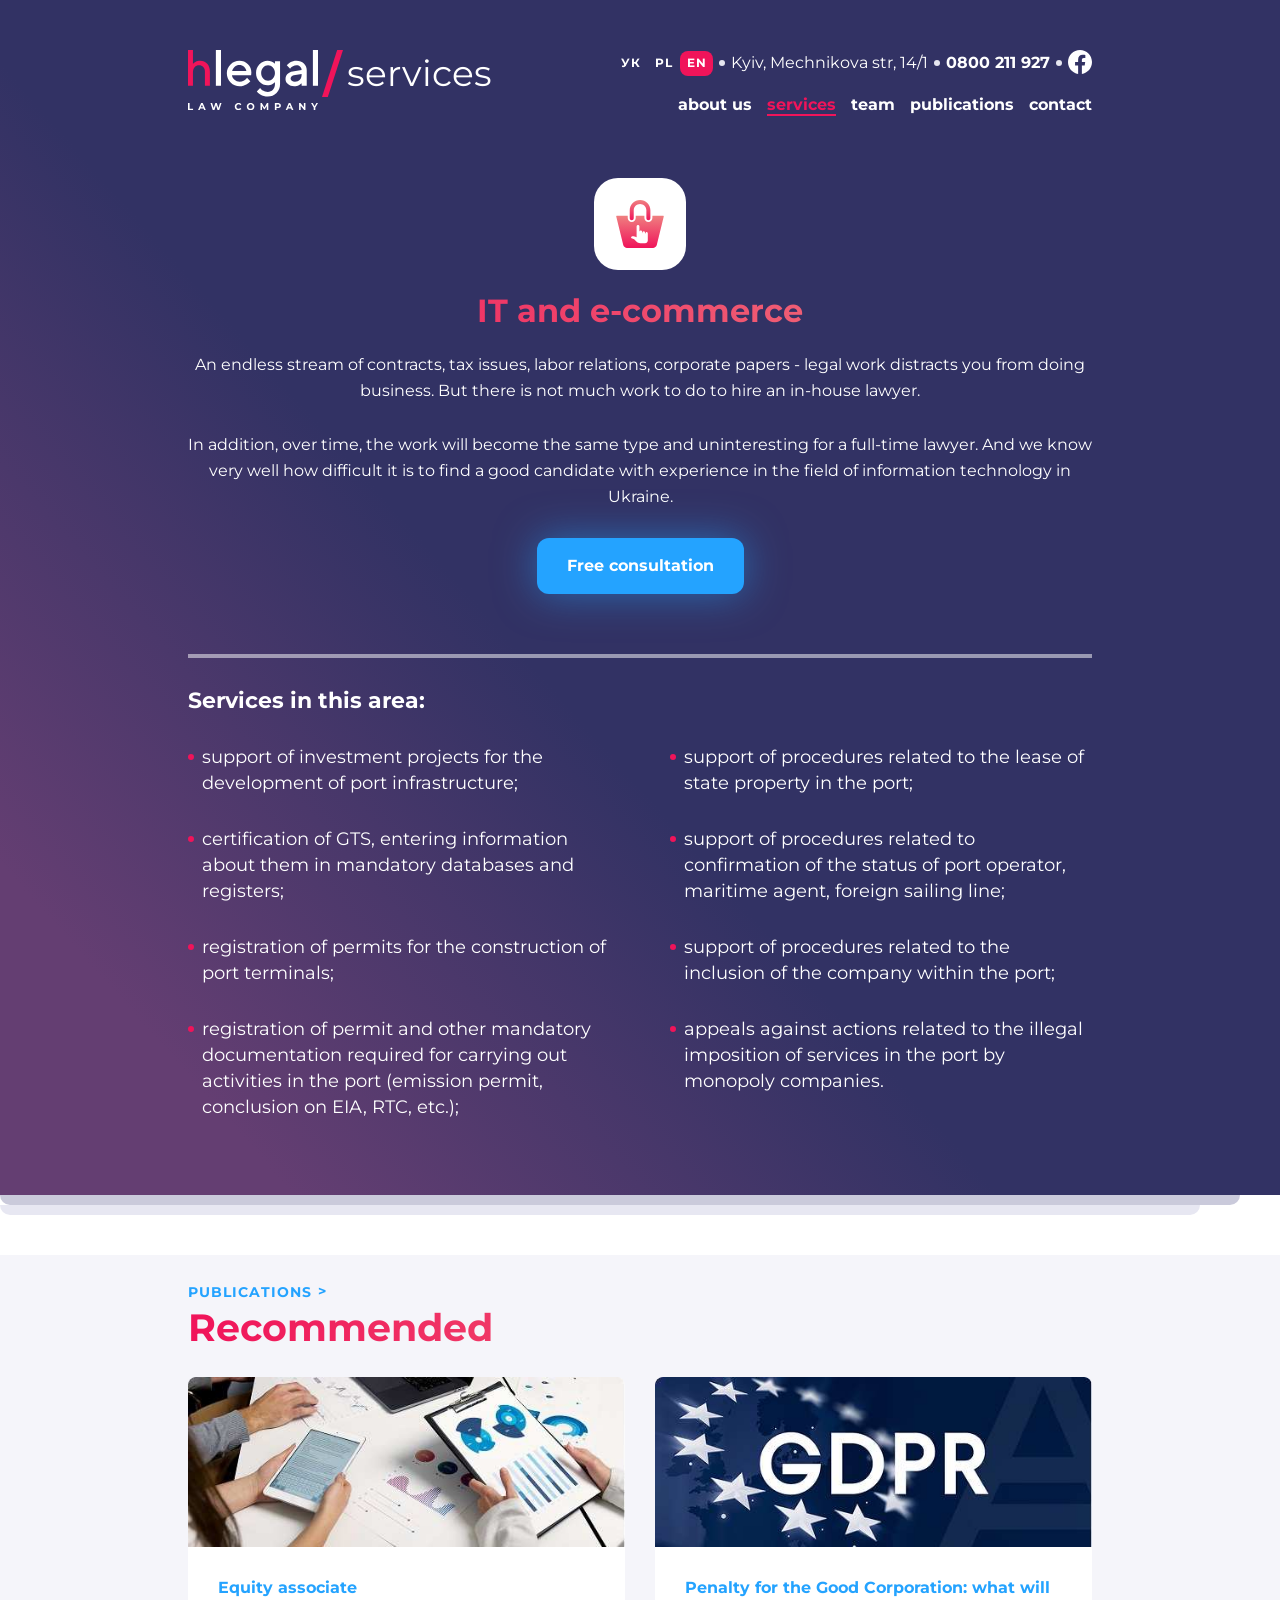
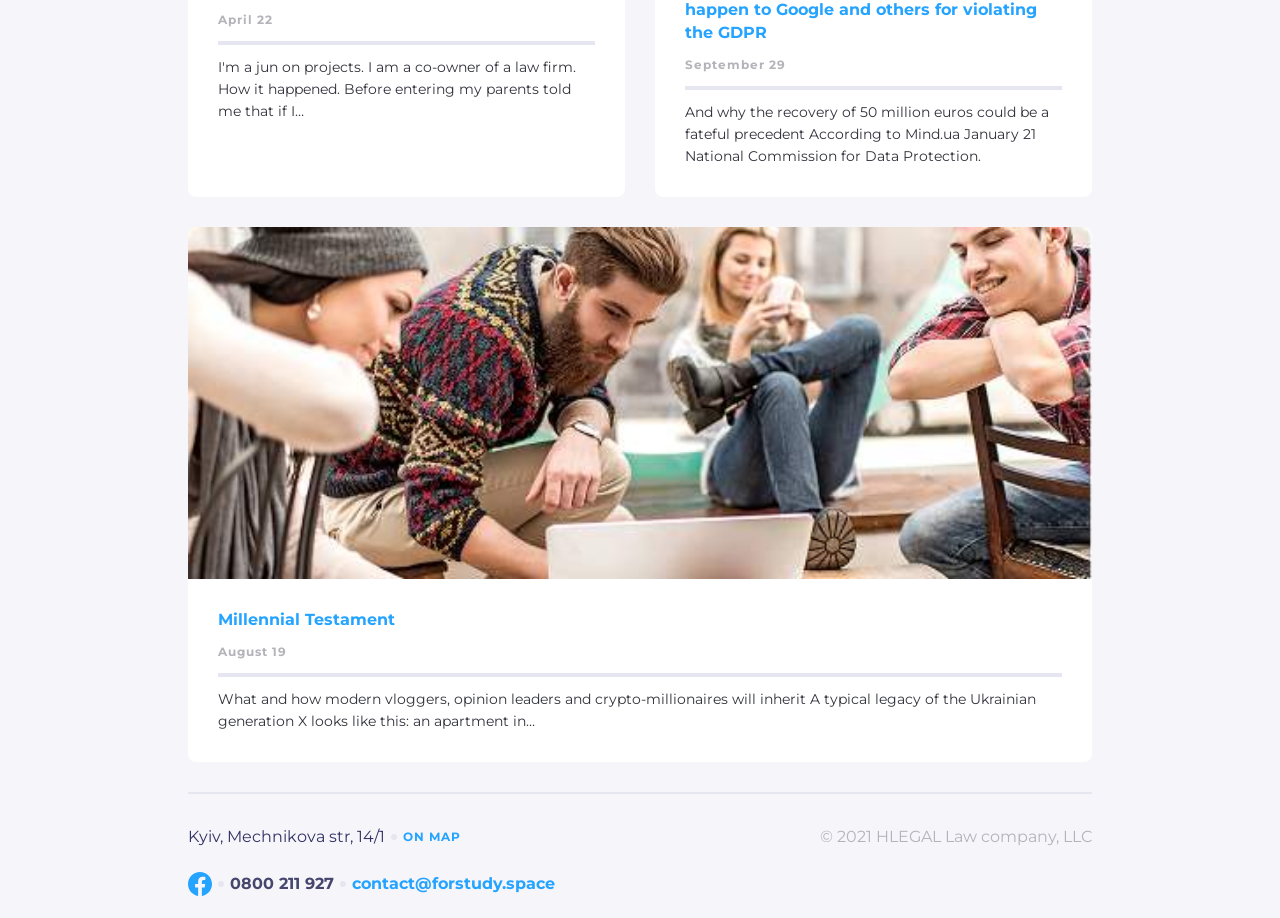
==== commit 6635c692: "responsive layout for testimonial section" ====
--- a/service.html
+++ b/service.html
@@ -22,15 +22,18 @@
 
           <div class="header__logo">
   <!-- Логотип-картинка -->
-  <img src="./images/Logo.svg" alt="logo">
+  <img src="./images/Logo.svg" class="lo" alt="logo">
 
   <!-- Наклонная линия (теперь она закрывается сразу!) -->
-  <div class="divider-line"></div>
+
+    <img src="./images/Slash.svg" class="slash">
+
 
   <!-- Правая текстовая часть -->
    <div class="services-text">services</div>
   
 </div>
+
 
 
 
@@ -76,9 +79,10 @@
 
         </div>
 
-<div class="container services services--page">
-    <div class="content">
+<div class="services">
+    <div class="services__page services__page-it">
         <!-- Центральная иконка -->
+         
         <div class="services__page-icon">
             <img src="./images/icon2.svg" class=img__icon alt="icon">
         </div>
@@ -116,7 +120,7 @@
         </ul>
     </div>
 </div>
-
+</div>
 
 
     </header>
@@ -163,7 +167,7 @@
 
                 </article>
 
-                <article class="pub-card__span">
+                <article class="pub-card pub-card__span">
 
                     <div class="pub-card__image-wrapper">
                         <img class="pub-card__image" src="./images/jpeg/Cover2.jpg" alt="...">
--- a/css/styles.css
+++ b/css/styles.css
@@ -20,6 +20,31 @@
 }
 @media (max-width: 728px) {
   .container .content {
+    width: 100%;
+  }
+}
+
+.services__page-it {
+  width: 1360px;
+  margin: 0 auto;
+}
+@media (max-width: 1680px) {
+  .services__page-it {
+    width: 1080px;
+  }
+}
+@media (max-width: 1400px) {
+  .services__page-it {
+    width: 904px;
+  }
+}
+@media (max-width: 984px) {
+  .services__page-it {
+    width: 648px;
+  }
+}
+@media (max-width: 728px) {
+  .services__page-it {
     width: 100%;
   }
 }
@@ -155,6 +180,7 @@
   height: fit-content;
   font-family: Montserrat;
   font-size: 36px;
+  gap: 4px;
 }
 @media (max-width: 984px) {
   .header__logo {
@@ -163,12 +189,36 @@
 }
 @media (max-width: 728px) {
   .header__logo {
-    width: 70px;
     margin-top: 15px;
     margin-bottom: 0;
   }
   .header__logo img {
     width: 100%;
+  }
+}
+@media (max-width: 728px) {
+  .header__logo .lo {
+    width: 69px;
+    height: 32px;
+  }
+}
+.header__logo .slash {
+  width: 21px;
+  height: 47px;
+}
+@media (max-width: 728px) {
+  .header__logo .slash {
+    width: 11px;
+    height: 26px;
+  }
+}
+.header__logo .services-text {
+  font-size: 36px;
+}
+@media (max-width: 728px) {
+  .header__logo .services-text {
+    font-size: 20px;
+    transform: translateY(-2px);
   }
 }
 .header__contacts {
@@ -369,15 +419,6 @@
 .header__link--active {
   color: #f0145a;
   border-bottom: 2px solid #f0145a;
-}
-
-.divider-line {
-  flex-shrink: 0;
-  width: 6px;
-  height: 47px;
-  background-color: #f0145a;
-  margin: 0 15px;
-  transform: skewX(-20deg);
 }
 
 .services-text {
@@ -575,17 +616,17 @@
 .services__page-icon {
   display: flex;
   justify-content: center;
-  padding: 60px 0 28px;
+  margin: 60px 0 28px;
 }
 .services__page-text {
   text-align: center;
 }
 .services__page-text p {
-  padding-bottom: 28px;
+  margin-bottom: 28px;
 }
 .services__title-page {
   text-align: center;
-  padding-bottom: 28px;
+  margin-bottom: 28px;
   background: linear-gradient(90.13deg, #F0145A 0.84%, #EF8080 99.96%);
   -webkit-background-clip: text;
   background-clip: text;
@@ -597,13 +638,22 @@
   grid-template-columns: 1fr 1fr;
   column-gap: 60px;
   row-gap: 15px;
+  margin-bottom: 60px;
+}
+@media (max-width: 728px) {
+  .services__list {
+    width: 100%;
+    display: grid;
+    grid-template-columns: 1fr;
+    padding: 0 30px 60px;
+    margin: 0;
+  }
 }
 .services__item {
   font-weight: 400;
   font-size: 18px;
   line-height: 26px;
-  padding-bottom: 15px;
-  padding-left: 14px; /* Освобождаем место слева под точку */
+  padding: 0 0 15px 14px; /* Добавляем отступ слева для точки */
   position: relative;
   /* display: flex;  <- Удалено! Флекс здесь не нужен и мешает абсолютному позиционированию */
 }
@@ -642,6 +692,12 @@
   margin-bottom: 30px;
   color: #ffffff;
 }
+@media (max-width: 728px) {
+  .services__subtitle {
+    width: 100%;
+    padding-left: 30px;
+  }
+}
 .services__title {
   margin-bottom: 60px;
   font-weight: 700;
@@ -691,14 +747,19 @@
   margin-top: 60px;
 }
 .testimonial__card {
-  display: flex;
-  align-items: flex-start;
+  display: grid;
+  grid-template-columns: auto 1fr;
   background-color: #f3f3fc;
   border-radius: 12px;
   margin: 0 auto;
 }
-.testimonial__media {
-  padding-right: 30px;
+@media (max-width: 984px) {
+  .testimonial__card {
+    grid-template-columns: 1fr;
+  }
+}
+.testimonial__content {
+  padding: 30px 30px 30px;
 }
 .testimonial__label {
   font-weight: 700;
@@ -706,8 +767,7 @@
   line-height: 100%;
   text-transform: uppercase;
   color: #24a3ff;
-  padding-top: 30px;
-  padding-bottom: 5px;
+  margin-bottom: 5px;
 }
 .testimonial__label::after {
   content: ">";
@@ -721,15 +781,19 @@
   background-clip: text;
   -webkit-text-fill-color: transparent;
   width: fit-content;
+  margin-bottom: 30px;
+}
+@media (max-width: 728px) {
+  .testimonial__quote {
+    font-size: 30px;
+  }
 }
 .testimonial__author {
   font-weight: 700;
   font-size: 16px;
   line-height: 100%;
-  padding-bottom: 6px;
+  margin-bottom: 6px;
   color: #b3b3ba;
-  padding-top: 30px;
-  padding-bottom: 6px;
 }
 .testimonial__position {
   font-weight: 400;
@@ -762,13 +826,120 @@
 .testimonial__dot:hover {
   opacity: 0.6;
 }
+.testimonial .photo-tablet {
+  display: none; /* Скрываем изображение по умолчанию */
+}
+@media (max-width: 1920px) {
+  .testimonial .photo-desktop-hd {
+    display: block;
+  }
+  .testimonial .photo-desktop-sd {
+    display: none;
+  }
+  .testimonial .photo-tablet-hd {
+    display: none;
+  }
+  .testimonial .photo-tablet-sd {
+    display: none;
+  }
+  .testimonial .photo-mobile {
+    display: none;
+  }
+}
+@media (max-width: 1680px) {
+  .testimonial .photo-desktop-hd {
+    display: block;
+  }
+  .testimonial .photo-desktop-sd {
+    display: none;
+  }
+  .testimonial .photo-tablet-hd {
+    display: none;
+  }
+  .testimonial .photo-tablet-sd {
+    display: none;
+  }
+  .testimonial .photo-mobile {
+    display: none;
+  }
+}
+@media (max-width: 1680px) {
+  .testimonial .photo-desktop-hd {
+    display: none;
+  }
+  .testimonial .photo-desktop-sd {
+    display: block;
+  }
+  .testimonial .photo-tablet-hd {
+    display: none;
+  }
+  .testimonial .photo-tablet-sd {
+    display: none;
+  }
+  .testimonial .photo-mobile {
+    display: none;
+  }
+}
+@media (max-width: 1400px) {
+  .testimonial .photo-desktop-hd {
+    display: none;
+  }
+  .testimonial .photo-desktop-sd {
+    display: none;
+  }
+  .testimonial .photo-tablet-hd {
+    display: block;
+    width: 400px;
+  }
+  .testimonial .photo-tablet-sd {
+    display: none;
+  }
+  .testimonial .photo-mobile {
+    display: none;
+  }
+}
+@media (max-width: 984px) {
+  .testimonial .photo-desktop-hd {
+    display: none;
+  }
+  .testimonial .photo-desktop-sd {
+    display: none;
+  }
+  .testimonial .photo-tablet-hd {
+    display: none;
+  }
+  .testimonial .photo-tablet-sd {
+    display: block;
+  }
+  .testimonial .photo-mobile {
+    display: none;
+  }
+}
+@media (max-width: 728px) {
+  .testimonial .photo-desktop-hd {
+    display: none;
+  }
+  .testimonial .photo-desktop-sd {
+    display: none;
+  }
+  .testimonial .photo-tablet-hd {
+    display: none;
+  }
+  .testimonial .photo-tablet-sd {
+    display: none;
+  }
+  .testimonial .photo-mobile {
+    display: block;
+    width: 100%;
+  }
+}
 
 .partners__container {
   margin-top: 60px;
 }
 .partners__items {
   display: grid;
-  grid-template-columns: repeat(4, minmax(0, 430px));
+  grid-template-columns: repeat(4, 1fr);
   justify-items: center;
   padding-top: 30px;
   border-radius: 12px;
@@ -778,7 +949,7 @@
   display: flex;
   align-items: center;
   justify-content: center;
-  width: 430px;
+  width: 100%;
   height: 120px;
 }
 .partners__item:nth-child(1) {
@@ -830,6 +1001,7 @@
 .publications {
   margin-top: 60px;
   padding-bottom: 30px;
+  width: 100%;
 }
 .publications__link {
   display: inline-flex;
@@ -867,14 +1039,14 @@
 }
 @media (max-width: 1400px) {
   .publications__list {
-    width: 904px;
+    max-width: 904px;
     display: grid;
     grid-template-columns: 1fr 1fr;
   }
 }
 @media (max-width: 984px) {
   .publications__list {
-    width: 648px;
+    max-width: 648px;
     display: grid;
     grid-template-columns: 1fr;
   }
@@ -886,20 +1058,25 @@
 }
 @media (max-width: 1400px) {
   .publications .pub-card__span {
-    width: 904px;
     display: grid;
     grid-column: span 2;
   }
 }
 @media (max-width: 984px) {
   .publications .pub-card__span {
-    width: 648px;
+    display: grid;
     grid-column: span 1;
+  }
+}
+@media (max-width: 728px) {
+  .publications .pub-card__span {
+    display: grid;
+    grid-column: auto;
   }
 }
 .publications .pub-card__image {
   width: 100%;
-  height: auto;
+  height: 100%;
   display: block;
   border-radius: 8px 8px 0 0;
 }
@@ -952,9 +1129,26 @@
   display: flex;
   justify-content: space-between;
 }
+@media (max-width: 728px) {
+  .footer__body {
+    width: 100%;
+    display: flex;
+    flex-direction: column;
+    align-items: center;
+  }
+}
 .footer__row {
   display: flex;
   padding-bottom: 21px;
+}
+@media (max-width: 728px) {
+  .footer__row {
+    width: 100%;
+    display: flex;
+    flex-direction: column;
+    align-items: center;
+    padding-bottom: 30px;
+  }
 }
 .footer .footer__address {
   font-weight: 400;
@@ -982,6 +1176,13 @@
     content: none;
   }
 }
+@media (max-width: 728px) {
+  .footer .footer__address {
+    width: 100%;
+    padding-bottom: 10px;
+    margin-right: 0;
+  }
+}
 .footer__map-link {
   font-weight: 700;
   font-size: 12px;
@@ -1011,6 +1212,22 @@
     content: none;
   }
 }
+@media (max-width: 728px) {
+  .footer__fb {
+    width: 100%;
+    display: flex;
+    flex-direction: column;
+    margin-right: 0;
+    padding-bottom: 10px;
+  }
+}
+@media (max-width: 728px) {
+  .footer .facebook {
+    width: 100%;
+    width: 38px;
+    height: auto;
+  }
+}
 .footer__phone {
   font-weight: 700;
   font-size: 16px;
@@ -1036,6 +1253,15 @@
     content: none;
   }
 }
+@media (max-width: 728px) {
+  .footer__phone {
+    width: 100%;
+    display: flex;
+    flex-direction: column;
+    padding-bottom: 10px;
+    margin-right: 0;
+  }
+}
 .footer__email {
   font-weight: 700;
   font-size: 16px;
@@ -1044,5 +1270,14 @@
 .footer__copyright {
   color: #b3b3ba;
 }
+@media (max-width: 728px) {
+  .footer__copyright {
+    width: 100%;
+    display: flex;
+    flex-direction: column;
+    align-items: center;
+    margin-bottom: 30px;
+  }
+}
 
 /*# sourceMappingURL=styles.css.map */
